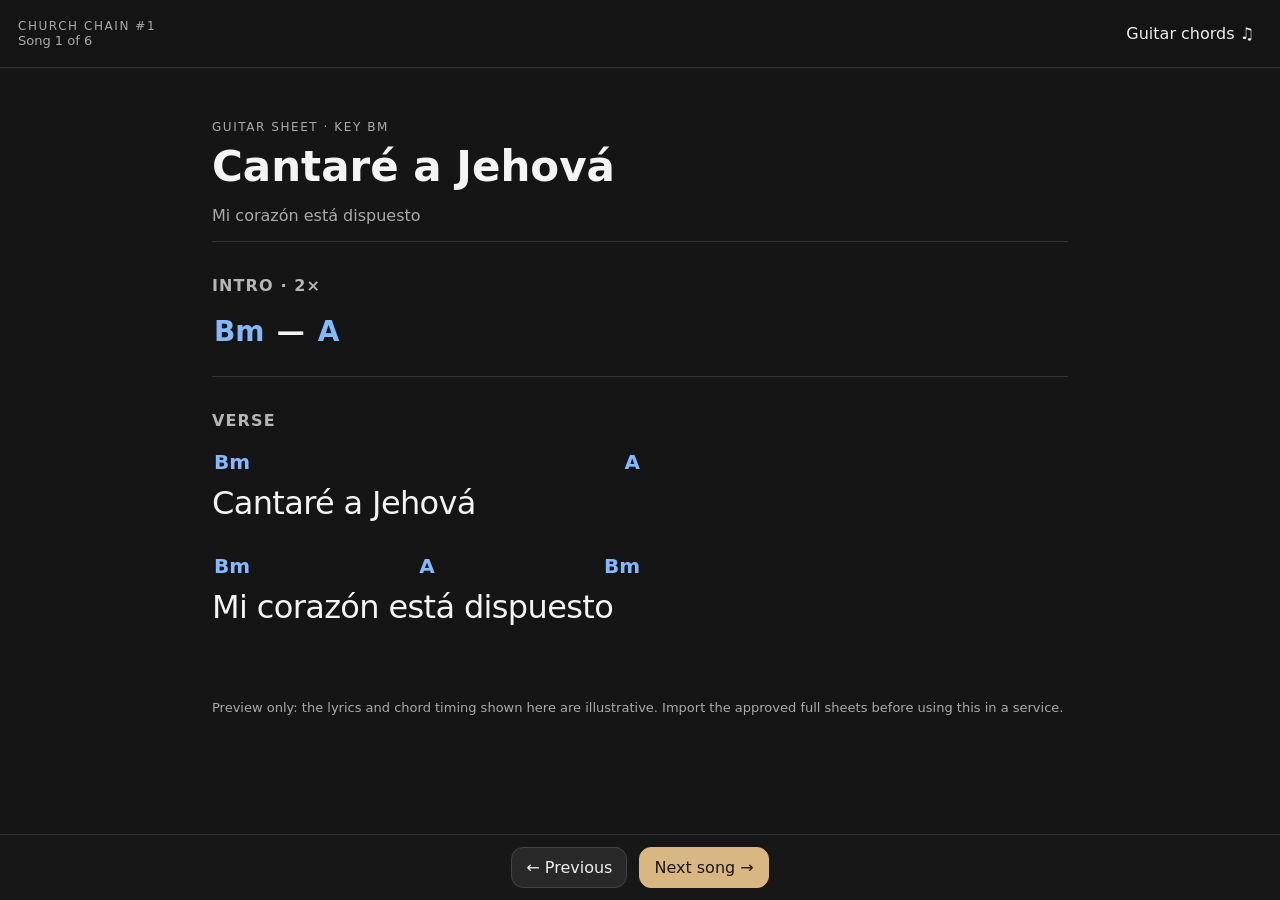
==== guitar-reader.html @ 47abd521 "Add mobile-first guitar chord reader prototype" ====
<!doctype html>
<html lang="es"><head><meta charset="utf-8"><meta name="viewport" content="width=device-width,initial-scale=1,viewport-fit=cover"><title>Worship · Guitar Reader</title>
<style>
:root{color-scheme:dark;font-family:system-ui,-apple-system,sans-serif;background:#151515;color:#f4f4f4}*{box-sizing:border-box}body{margin:0}header{position:sticky;top:0;background:#151515ee;backdrop-filter:blur(16px);border-bottom:1px solid #333;z-index:3;padding:16px max(18px,env(safe-area-inset-left));display:flex;align-items:center;justify-content:space-between;gap:12px}button{background:#282828;color:#eee;border:1px solid #444;border-radius:12px;padding:10px 14px;font:inherit;cursor:pointer}button:focus-visible{outline:2px solid #85baff}button.primary{background:#d8b783;color:#1c1711;border-color:#d8b783}button.minimal{background:none;border:0;padding:8px}main{max-width:900px;margin:auto;padding:32px 22px 100px}.muted{color:#aaa}.eyebrow{font-size:12px;letter-spacing:.13em;text-transform:uppercase;color:#aaa}h1{font-size:clamp(29px,6vw,42px);margin:9px 0 6px;line-height:1.13}h2{font-size:16px;font-weight:650;color:#b6b6b6;letter-spacing:.07em;margin:0 0 20px}section{border-top:1px solid #333;padding:34px 0 28px}.progress{font-size:13px;color:#aaa}.intro{font-size:28px;font-weight:650;letter-spacing:.02em}.line{margin:0 0 28px;max-width:100%}.chordrow{display:flex;justify-content:space-between;color:#84b9ff;font-size:20px;font-weight:650;max-width:430px;margin-bottom:8px}.lyric{font-size:clamp(23px,5.5vw,32px);line-height:1.35;letter-spacing:-.02em}.cue{color:#b6a181;font-size:15px;margin-top:12px}.footer{position:fixed;bottom:0;left:0;right:0;background:#181818f2;border-top:1px solid #333;display:flex;justify-content:center;gap:12px;padding:12px 18px max(12px,env(safe-area-inset-bottom));z-index:3}.footer button{min-width:110px}.sheet{padding-bottom:12px}.diagram{position:fixed;right:18px;bottom:88px;width:min(240px,calc(100vw - 36px));background:#242424;border:1px solid #555;border-radius:16px;padding:16px;box-shadow:0 12px 40px #0009;z-index:4}.diagram[hidden]{display:none}.diagram-top{display:flex;justify-content:space-between;align-items:center;margin-bottom:12px}.diagram svg{width:100%;height:auto}.chip{border:0;background:none;color:#84b9ff;padding:0 2px;font-weight:700;font-size:inherit}.note{font-size:13px;color:#aaa;line-height:1.5}@media(min-width:750px){main{padding-top:52px}.diagram{right:max(24px,calc((100vw - 900px)/2))}}@media(max-width:420px){.lyric{font-size:25px}.chordrow{font-size:19px}section{padding:28px 0}}
</style></head><body>
<header><div><div class="eyebrow">Church Chain #1</div><div class="progress" id="progress">Song 1 of 6</div></div><button class="minimal" id="diagramToggle" aria-label="Show guitar chords">Guitar chords ♫</button></header>
<main><div class="eyebrow">Guitar sheet · Key <span id="key">Bm</span></div><h1 id="title">Cantaré a Jehová</h1><p class="muted" id="subtitle">Mi corazón está dispuesto</p><article class="sheet" id="sheet"><section><h2>INTRO · 2×</h2><div class="intro"><button class="chip" data-chord="Bm">Bm</button> — <button class="chip" data-chord="A">A</button></div></section><section><h2>VERSE</h2><div class="line"><div class="chordrow"><button class="chip" data-chord="Bm">Bm</button><button class="chip" data-chord="A">A</button></div><div class="lyric">Cantaré a Jehová</div></div><div class="line"><div class="chordrow"><button class="chip" data-chord="Bm">Bm</button><button class="chip" data-chord="A">A</button><button class="chip" data-chord="Bm">Bm</button></div><div class="lyric">Mi corazón está dispuesto</div></div></section><p class="note">Preview only: the lyrics and chord timing shown here are illustrative. Import the approved full sheets before using this in a service.</p></article></main>
<div class="diagram" id="diagram" hidden><div class="diagram-top"><strong id="chordTitle">Bm · Guitar</strong><button class="minimal" id="closeDiagram" aria-label="Close diagram">✕</button></div><svg id="fretboard" viewBox="0 0 210 190" role="img" aria-label="Guitar chord fingering"></svg><div class="note" id="fingering"></div></div>
<div class="footer"><button id="previous">← Previous</button><button class="primary" id="next">Next song →</button></div>
<script>
const chords={Bm:{frets:[-1,2,4,4,3,2],fingers:[0,1,3,4,2,1]},A:{frets:[-1,0,2,2,2,0],fingers:[0,0,1,2,3,0]},Dm:{frets:[-1,-1,0,2,3,1],fingers:[0,0,0,2,3,1]},Gm:{frets:[3,5,5,3,3,3],fingers:[1,3,4,1,1,1]},F:{frets:[1,3,3,2,1,1],fingers:[1,3,4,2,1,1]}};
const songs=[{title:"Cantaré a Jehová",subtitle:"Mi corazón está dispuesto",key:"Bm"},{title:"Me gozaré en tu presencia, Jehová",key:"Dm"},{title:"Song 3",key:"—"},{title:"Song 4",key:"—"},{title:"Song 5",key:"—"},{title:"Song 6",key:"—"}];let index=0;
const $=id=>document.getElementById(id);
function renderSong(){const s=songs[index];$("title").textContent=s.title;$("subtitle").textContent=s.subtitle||"Sheet not imported yet";$("key").textContent=s.key;$("progress").textContent='Song '+(index+1)+' of '+songs.length;$("previous").disabled=index===0;$("next").disabled=index===songs.length-1;$("sheet").hidden=index!==0;if(index!==0){$("sheet").hidden=false;$("sheet").innerHTML='<section><h2>CHORD SHEET</h2><p class="muted">This song needs its verified lyric-and-chord sheet imported. No lyrics have been invented.</p></section>';}else if(!$("sheet").dataset.saved){$("sheet").dataset.saved=$("sheet").innerHTML;}else{$("sheet").innerHTML=$("sheet").dataset.saved;}window.scrollTo({top:0,behavior:'smooth'});}
function showChord(name){const c=chords[name];if(!c)return;const svg=$("fretboard");svg.innerHTML='';const ns='http://www.w3.org/2000/svg';const el=(tag,attrs)=>{const e=document.createElementNS(ns,tag);for(const [k,v] of Object.entries(attrs))e.setAttribute(k,v);svg.append(e);return e};const base=24,step=30;for(let i=0;i<6;i++)el('line',{x1:30+i*30,y1:35,x2:30+i*30,y2:155,stroke:'#ccc','stroke-width':1.5});for(let i=0;i<5;i++)el('line',{x1:30,y1:35+i*30,x2:180,y2:35+i*30,stroke:'#ccc','stroke-width':i===0?4:1.5});let min=Math.min(...c.frets.filter(f=>f>0)),offset=Math.max(0,min-1);for(let i=0;i<6;i++){const f=c.frets[i],x=30+i*30;if(f===-1||f===0){const t=el('text',{x,y:22,'text-anchor':'middle',fill:'#eee','font-size':16});t.textContent=f===-1?'×':'○';}else{const y=35+(f-offset-.5)*30;el('circle',{cx:x,cy:y,r:11,fill:'#85baff'});const t=el('text',{x,y:y+4,'text-anchor':'middle',fill:'#111','font-size':12,'font-weight':'bold'});t.textContent=c.fingers[i]||'';}}if(offset){const t=el('text',{x:9,y:55,fill:'#ddd','font-size':12});t.textContent=offset+1;}$("chordTitle").textContent=name+' · Guitar';$("fingering").textContent='Strings shown left to right: low E to high e. × = muted, ○ = open.';$("diagram").hidden=false;}
document.addEventListener('click',e=>{const b=e.target.closest('[data-chord]');if(b)showChord(b.dataset.chord)});$("diagramToggle").onclick=()=>showChord(index===0?'Bm':'Dm');$("closeDiagram").onclick=()=>$("diagram").hidden=true;$("previous").onclick=()=>{if(index>0){index--;renderSong()}};$("next").onclick=()=>{if(index<songs.length-1){index++;renderSong()}};renderSong();
</script></body></html>
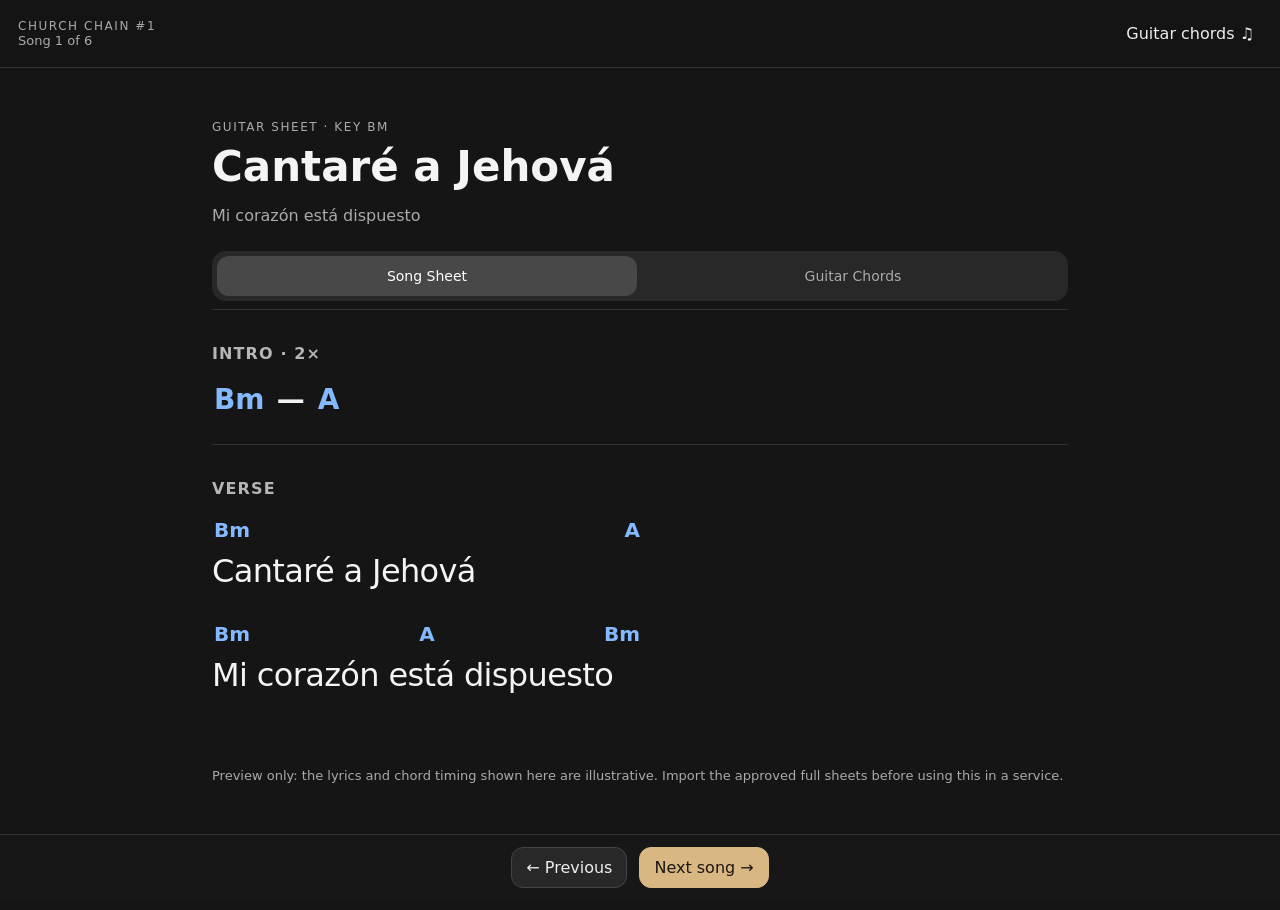
==== commit 475796e1: "Implement approved separate Song Sheet and Guitar Chords tabs" ====
--- a/guitar-reader.html
+++ b/guitar-reader.html
@@ -1,17 +1,20 @@
 <!doctype html>
 <html lang="es"><head><meta charset="utf-8"><meta name="viewport" content="width=device-width,initial-scale=1,viewport-fit=cover"><title>Worship · Guitar Reader</title>
 <style>
-:root{color-scheme:dark;font-family:system-ui,-apple-system,sans-serif;background:#151515;color:#f4f4f4}*{box-sizing:border-box}body{margin:0}header{position:sticky;top:0;background:#151515ee;backdrop-filter:blur(16px);border-bottom:1px solid #333;z-index:3;padding:16px max(18px,env(safe-area-inset-left));display:flex;align-items:center;justify-content:space-between;gap:12px}button{background:#282828;color:#eee;border:1px solid #444;border-radius:12px;padding:10px 14px;font:inherit;cursor:pointer}button:focus-visible{outline:2px solid #85baff}button.primary{background:#d8b783;color:#1c1711;border-color:#d8b783}button.minimal{background:none;border:0;padding:8px}main{max-width:900px;margin:auto;padding:32px 22px 100px}.muted{color:#aaa}.eyebrow{font-size:12px;letter-spacing:.13em;text-transform:uppercase;color:#aaa}h1{font-size:clamp(29px,6vw,42px);margin:9px 0 6px;line-height:1.13}h2{font-size:16px;font-weight:650;color:#b6b6b6;letter-spacing:.07em;margin:0 0 20px}section{border-top:1px solid #333;padding:34px 0 28px}.progress{font-size:13px;color:#aaa}.intro{font-size:28px;font-weight:650;letter-spacing:.02em}.line{margin:0 0 28px;max-width:100%}.chordrow{display:flex;justify-content:space-between;color:#84b9ff;font-size:20px;font-weight:650;max-width:430px;margin-bottom:8px}.lyric{font-size:clamp(23px,5.5vw,32px);line-height:1.35;letter-spacing:-.02em}.cue{color:#b6a181;font-size:15px;margin-top:12px}.footer{position:fixed;bottom:0;left:0;right:0;background:#181818f2;border-top:1px solid #333;display:flex;justify-content:center;gap:12px;padding:12px 18px max(12px,env(safe-area-inset-bottom));z-index:3}.footer button{min-width:110px}.sheet{padding-bottom:12px}.diagram{position:fixed;right:18px;bottom:88px;width:min(240px,calc(100vw - 36px));background:#242424;border:1px solid #555;border-radius:16px;padding:16px;box-shadow:0 12px 40px #0009;z-index:4}.diagram[hidden]{display:none}.diagram-top{display:flex;justify-content:space-between;align-items:center;margin-bottom:12px}.diagram svg{width:100%;height:auto}.chip{border:0;background:none;color:#84b9ff;padding:0 2px;font-weight:700;font-size:inherit}.note{font-size:13px;color:#aaa;line-height:1.5}@media(min-width:750px){main{padding-top:52px}.diagram{right:max(24px,calc((100vw - 900px)/2))}}@media(max-width:420px){.lyric{font-size:25px}.chordrow{font-size:19px}section{padding:28px 0}}
+:root{color-scheme:dark;font-family:system-ui,-apple-system,sans-serif;background:#151515;color:#f4f4f4}*{box-sizing:border-box}body{margin:0}header{position:sticky;top:0;background:#151515ee;backdrop-filter:blur(16px);border-bottom:1px solid #333;z-index:3;padding:16px max(18px,env(safe-area-inset-left));display:flex;align-items:center;justify-content:space-between;gap:12px}button{background:#282828;color:#eee;border:1px solid #444;border-radius:12px;padding:10px 14px;font:inherit;cursor:pointer}button:focus-visible{outline:2px solid #85baff}button.primary{background:#d8b783;color:#1c1711;border-color:#d8b783}button.minimal{background:none;border:0;padding:8px}.tabs{display:flex;gap:6px;padding:5px;background:#282828;border-radius:14px;margin:26px 0 8px}.tabs button{flex:1;border:0;background:transparent;color:#aaa;font-size:14px;padding:12px 8px}.tabs button[aria-selected="true"]{background:#484848;color:#fff}.chord-grid{display:grid;grid-template-columns:repeat(2,minmax(0,1fr));gap:14px;padding-top:18px}.chord-card{background:#262626;border:1px solid #393939;border-radius:14px;padding:14px;text-align:center}.chord-card svg{max-width:180px;width:100%}.chord-card strong{color:#82b8ff;font-size:22px}.tab-panel[hidden]{display:none!important}main{max-width:900px;margin:auto;padding:32px 22px 100px}.muted{color:#aaa}.eyebrow{font-size:12px;letter-spacing:.13em;text-transform:uppercase;color:#aaa}h1{font-size:clamp(29px,6vw,42px);margin:9px 0 6px;line-height:1.13}h2{font-size:16px;font-weight:650;color:#b6b6b6;letter-spacing:.07em;margin:0 0 20px}section{border-top:1px solid #333;padding:34px 0 28px}.progress{font-size:13px;color:#aaa}.intro{font-size:28px;font-weight:650;letter-spacing:.02em}.line{margin:0 0 28px;max-width:100%}.chordrow{display:flex;justify-content:space-between;color:#84b9ff;font-size:20px;font-weight:650;max-width:430px;margin-bottom:8px}.lyric{font-size:clamp(23px,5.5vw,32px);line-height:1.35;letter-spacing:-.02em}.cue{color:#b6a181;font-size:15px;margin-top:12px}.footer{position:fixed;bottom:0;left:0;right:0;background:#181818f2;border-top:1px solid #333;display:flex;justify-content:center;gap:12px;padding:12px 18px max(12px,env(safe-area-inset-bottom));z-index:3}.footer button{min-width:110px}.sheet{padding-bottom:12px}.diagram{position:fixed;right:18px;bottom:88px;width:min(240px,calc(100vw - 36px));background:#242424;border:1px solid #555;border-radius:16px;padding:16px;box-shadow:0 12px 40px #0009;z-index:4}.diagram[hidden]{display:none}.diagram-top{display:flex;justify-content:space-between;align-items:center;margin-bottom:12px}.diagram svg{width:100%;height:auto}.chip{border:0;background:none;color:#84b9ff;padding:0 2px;font-weight:700;font-size:inherit}.note{font-size:13px;color:#aaa;line-height:1.5}@media(min-width:750px){main{padding-top:52px}.diagram{right:max(24px,calc((100vw - 900px)/2))}}@media(max-width:420px){.lyric{font-size:25px}.chordrow{font-size:19px}section{padding:28px 0}}
 </style></head><body>
 <header><div><div class="eyebrow">Church Chain #1</div><div class="progress" id="progress">Song 1 of 6</div></div><button class="minimal" id="diagramToggle" aria-label="Show guitar chords">Guitar chords ♫</button></header>
-<main><div class="eyebrow">Guitar sheet · Key <span id="key">Bm</span></div><h1 id="title">Cantaré a Jehová</h1><p class="muted" id="subtitle">Mi corazón está dispuesto</p><article class="sheet" id="sheet"><section><h2>INTRO · 2×</h2><div class="intro"><button class="chip" data-chord="Bm">Bm</button> — <button class="chip" data-chord="A">A</button></div></section><section><h2>VERSE</h2><div class="line"><div class="chordrow"><button class="chip" data-chord="Bm">Bm</button><button class="chip" data-chord="A">A</button></div><div class="lyric">Cantaré a Jehová</div></div><div class="line"><div class="chordrow"><button class="chip" data-chord="Bm">Bm</button><button class="chip" data-chord="A">A</button><button class="chip" data-chord="Bm">Bm</button></div><div class="lyric">Mi corazón está dispuesto</div></div></section><p class="note">Preview only: the lyrics and chord timing shown here are illustrative. Import the approved full sheets before using this in a service.</p></article></main>
+<main><div class="eyebrow">Guitar sheet · Key <span id="key">Bm</span></div><h1 id="title">Cantaré a Jehová</h1><p class="muted" id="subtitle">Mi corazón está dispuesto</p><div class="tabs" role="tablist" aria-label="Song view"><button id="sheetTab" role="tab" aria-selected="true" aria-controls="sheetPanel">Song Sheet</button><button id="guitarTab" role="tab" aria-selected="false" aria-controls="guitarPanel">Guitar Chords</button></div><div id="sheetPanel" class="tab-panel" role="tabpanel"><article class="sheet" id="sheet"><section><h2>INTRO · 2×</h2><div class="intro"><button class="chip" data-chord="Bm">Bm</button> — <button class="chip" data-chord="A">A</button></div></section><section><h2>VERSE</h2><div class="line"><div class="chordrow"><button class="chip" data-chord="Bm">Bm</button><button class="chip" data-chord="A">A</button></div><div class="lyric">Cantaré a Jehová</div></div><div class="line"><div class="chordrow"><button class="chip" data-chord="Bm">Bm</button><button class="chip" data-chord="A">A</button><button class="chip" data-chord="Bm">Bm</button></div><div class="lyric">Mi corazón está dispuesto</div></div></section><p class="note">Preview only: the lyrics and chord timing shown here are illustrative. Import the approved full sheets before using this in a service.</p></article></div><div id="guitarPanel" class="tab-panel" role="tabpanel" hidden><h2>GUITAR CHORD SHAPES</h2><div class="chord-grid" id="chordGrid"></div></div></main>
 <div class="diagram" id="diagram" hidden><div class="diagram-top"><strong id="chordTitle">Bm · Guitar</strong><button class="minimal" id="closeDiagram" aria-label="Close diagram">✕</button></div><svg id="fretboard" viewBox="0 0 210 190" role="img" aria-label="Guitar chord fingering"></svg><div class="note" id="fingering"></div></div>
 <div class="footer"><button id="previous">← Previous</button><button class="primary" id="next">Next song →</button></div>
 <script>
 const chords={Bm:{frets:[-1,2,4,4,3,2],fingers:[0,1,3,4,2,1]},A:{frets:[-1,0,2,2,2,0],fingers:[0,0,1,2,3,0]},Dm:{frets:[-1,-1,0,2,3,1],fingers:[0,0,0,2,3,1]},Gm:{frets:[3,5,5,3,3,3],fingers:[1,3,4,1,1,1]},F:{frets:[1,3,3,2,1,1],fingers:[1,3,4,2,1,1]}};
 const songs=[{title:"Cantaré a Jehová",subtitle:"Mi corazón está dispuesto",key:"Bm"},{title:"Me gozaré en tu presencia, Jehová",key:"Dm"},{title:"Song 3",key:"—"},{title:"Song 4",key:"—"},{title:"Song 5",key:"—"},{title:"Song 6",key:"—"}];let index=0;
 const $=id=>document.getElementById(id);
-function renderSong(){const s=songs[index];$("title").textContent=s.title;$("subtitle").textContent=s.subtitle||"Sheet not imported yet";$("key").textContent=s.key;$("progress").textContent='Song '+(index+1)+' of '+songs.length;$("previous").disabled=index===0;$("next").disabled=index===songs.length-1;$("sheet").hidden=index!==0;if(index!==0){$("sheet").hidden=false;$("sheet").innerHTML='<section><h2>CHORD SHEET</h2><p class="muted">This song needs its verified lyric-and-chord sheet imported. No lyrics have been invented.</p></section>';}else if(!$("sheet").dataset.saved){$("sheet").dataset.saved=$("sheet").innerHTML;}else{$("sheet").innerHTML=$("sheet").dataset.saved;}window.scrollTo({top:0,behavior:'smooth'});}
+function renderSong(){const s=songs[index];$("title").textContent=s.title;$("subtitle").textContent=s.subtitle||"Sheet not imported yet";$("key").textContent=s.key;$("progress").textContent='Song '+(index+1)+' of '+songs.length;$("previous").disabled=index===0;$("next").disabled=index===songs.length-1;$("sheet").hidden=index!==0;if(index!==0){$("sheet").hidden=false;$("sheet").innerHTML='<section><h2>CHORD SHEET</h2><p class="muted">This song needs its verified lyric-and-chord sheet imported. No lyrics have been invented.</p></section>';}else if(!$("sheet").dataset.saved){$("sheet").dataset.saved=$("sheet").innerHTML;}else{$("sheet").innerHTML=$("sheet").dataset.saved;}switchTab('sheet');window.scrollTo({top:0,behavior:'smooth'});}
 function showChord(name){const c=chords[name];if(!c)return;const svg=$("fretboard");svg.innerHTML='';const ns='http://www.w3.org/2000/svg';const el=(tag,attrs)=>{const e=document.createElementNS(ns,tag);for(const [k,v] of Object.entries(attrs))e.setAttribute(k,v);svg.append(e);return e};const base=24,step=30;for(let i=0;i<6;i++)el('line',{x1:30+i*30,y1:35,x2:30+i*30,y2:155,stroke:'#ccc','stroke-width':1.5});for(let i=0;i<5;i++)el('line',{x1:30,y1:35+i*30,x2:180,y2:35+i*30,stroke:'#ccc','stroke-width':i===0?4:1.5});let min=Math.min(...c.frets.filter(f=>f>0)),offset=Math.max(0,min-1);for(let i=0;i<6;i++){const f=c.frets[i],x=30+i*30;if(f===-1||f===0){const t=el('text',{x,y:22,'text-anchor':'middle',fill:'#eee','font-size':16});t.textContent=f===-1?'×':'○';}else{const y=35+(f-offset-.5)*30;el('circle',{cx:x,cy:y,r:11,fill:'#85baff'});const t=el('text',{x,y:y+4,'text-anchor':'middle',fill:'#111','font-size':12,'font-weight':'bold'});t.textContent=c.fingers[i]||'';}}if(offset){const t=el('text',{x:9,y:55,fill:'#ddd','font-size':12});t.textContent=offset+1;}$("chordTitle").textContent=name+' · Guitar';$("fingering").textContent='Strings shown left to right: low E to high e. × = muted, ○ = open.';$("diagram").hidden=false;}
-document.addEventListener('click',e=>{const b=e.target.closest('[data-chord]');if(b)showChord(b.dataset.chord)});$("diagramToggle").onclick=()=>showChord(index===0?'Bm':'Dm');$("closeDiagram").onclick=()=>$("diagram").hidden=true;$("previous").onclick=()=>{if(index>0){index--;renderSong()}};$("next").onclick=()=>{if(index<songs.length-1){index++;renderSong()}};renderSong();
+function switchTab(tab){const guitar=tab==='guitar';$('sheetPanel').hidden=guitar;$('guitarPanel').hidden=!guitar;$('sheetTab').setAttribute('aria-selected',String(!guitar));$('guitarTab').setAttribute('aria-selected',String(guitar));$('diagram').hidden=true;if(guitar)renderChordGrid();}
+function renderChordGrid(){const names=index===0?['Bm','A']:[];const grid=$('chordGrid');grid.innerHTML='';if(!names.length){grid.innerHTML='<p class="muted">Chord diagrams will appear when this song’s verified sheet is imported.</p>';return;}for(const name of names){const card=document.createElement('div');card.className='chord-card';card.innerHTML='<strong>'+name+'</strong><div class="note">'+chords[name].frets.map(f=>f<0?'x':f).join('')+'</div>';const s=document.createElementNS('http://www.w3.org/2000/svg','svg');s.setAttribute('viewBox','0 0 210 190');for(let i=0;i<6;i++){const line=document.createElementNS(s.namespaceURI,'line');for(const [k,v] of Object.entries({x1:30+i*30,y1:35,x2:30+i*30,y2:155,stroke:'#ccc','stroke-width':1.5}))line.setAttribute(k,v);s.append(line)}for(let i=0;i<5;i++){const line=document.createElementNS(s.namespaceURI,'line');for(const [k,v] of Object.entries({x1:30,y1:35+i*30,x2:180,y2:35+i*30,stroke:'#ccc','stroke-width':i===0?4:1.5}))line.setAttribute(k,v);s.append(line)}const shape=chords[name];for(let i=0;i<6;i++){const fret=shape.frets[i],x=30+i*30;if(fret<=0){const t=document.createElementNS(s.namespaceURI,'text');t.setAttribute('x',x);t.setAttribute('y',22);t.setAttribute('text-anchor','middle');t.setAttribute('fill','#fff');t.textContent=fret===0?'○':'×';s.append(t)}else{const dot=document.createElementNS(s.namespaceURI,'circle');dot.setAttribute('cx',x);dot.setAttribute('cy',35+(fret-.5)*30);dot.setAttribute('r',11);dot.setAttribute('fill','#82b8ff');s.append(dot)}}card.append(s);grid.append(card)}}
+$('sheetTab').onclick=()=>switchTab('sheet');$('guitarTab').onclick=()=>switchTab('guitar');
+document.addEventListener('click',e=>{const b=e.target.closest('[data-chord]');if(b)switchTab('guitar')});$("diagramToggle").onclick=()=>showChord(index===0?'Bm':'Dm');$("closeDiagram").onclick=()=>$("diagram").hidden=true;$("previous").onclick=()=>{if(index>0){index--;renderSong()}};$("next").onclick=()=>{if(index<songs.length-1){index++;renderSong()}};renderSong();
 </script></body></html>
